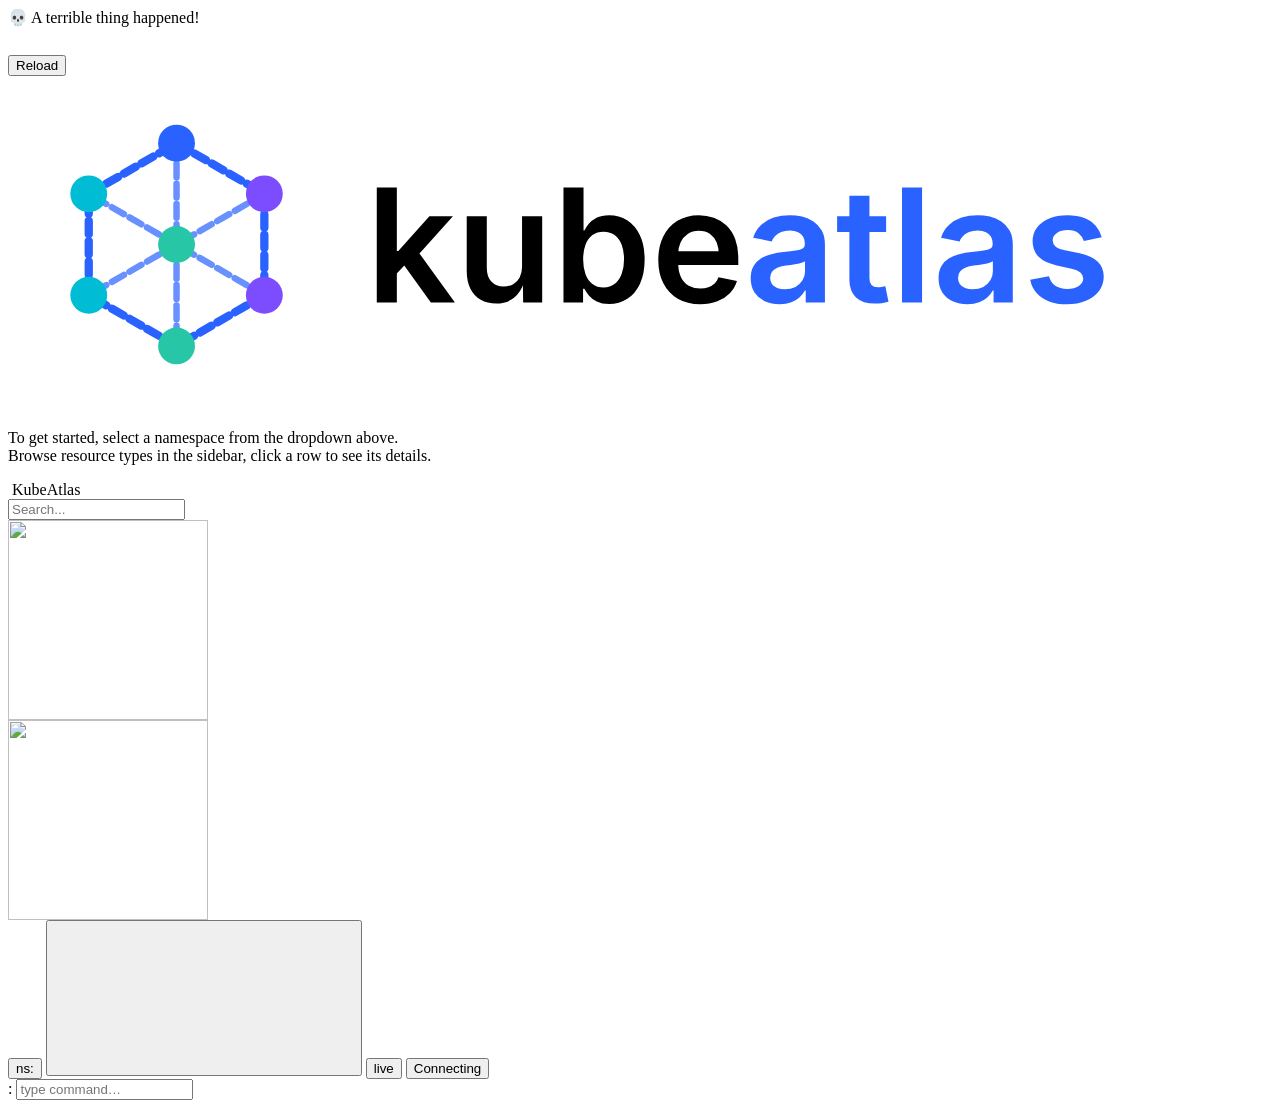
==== public/index.html @ cc1259cb "Initial public release" ====
<html lang="en" data-theme="dark">
  <head>
    <meta charset="utf-8" />
    <meta name="viewport" content="width=device-width, user-scalable=no, initial-scale=1, maximum-scale=1" />
    <title>KubeAtlas</title>

    <!-- Favicon / app icons (see docs/branding_requirements.md §1.3). SVG
         first for modern browsers (theme-aware via prefers-color-scheme
         inside the file), .ico as the legacy fallback. -->
    <link rel="icon" type="image/svg+xml" href="public/img/brand/favicon.svg" />
    <link rel="icon" type="image/x-icon" href="public/img/brand/favicon.ico" />
    <link rel="apple-touch-icon" href="public/img/brand/apple-touch-icon.png" />

    <!-- Social card (link previews) -->
    <meta property="og:type" content="website" />
    <meta property="og:title" content="KubeAtlas" />
    <meta
      property="og:description"
      content="See your whole Kubernetes cluster at a glance. Lightweight, web-based, real-time, single Go binary visualizer."
    />
    <meta property="og:image" content="public/img/brand/og-card.png" />
    <meta name="twitter:card" content="summary_large_image" />

    <!-- Theme color hints — keeps OS chrome (mobile address bar, tab strip)
         consistent with the active surface. Per-theme via media queries. -->
    <meta name="theme-color" content="#0d1117" media="(prefers-color-scheme: dark)" />
    <meta name="theme-color" content="#ffffff" media="(prefers-color-scheme: light)" />

    <!-- No-flicker theme boot. Must run BEFORE stylesheets resolve so the
         first paint already reflects the chosen theme. localStorage.kaTheme
         is the source of truth; 'auto' (or unset) follows the OS preference.
         Setting an attribute on <html> here means main.js doesn't need to. -->
    <script>
      (function () {
        try {
          var pref = localStorage.getItem('kaTheme') || 'auto'
          var theme = pref
          if (pref === 'auto' || (pref !== 'dark' && pref !== 'light')) {
            theme = matchMedia('(prefers-color-scheme: light)').matches ? 'light' : 'dark'
          }
          document.documentElement.setAttribute('data-theme', theme)
        } catch (e) {
          /* localStorage blocked — leave dark default in HTML attribute */
        }
      })()
    </script>

    <!-- Prism.js syntax highlighting -->
    <link rel="stylesheet" href="public/ext/prism/prism-tomorrow.min.css" />
    <script src="public/ext/prism/prism-core.min.js"></script>
    <script src="public/ext/prism/prism-yaml.min.js"></script>

    <!-- xterm.js (exec/shell terminal) -->
    <link rel="stylesheet" href="public/ext/xterm/xterm.min.css" />
    <script src="public/ext/xterm/xterm.min.js"></script>
    <script src="public/ext/xterm/xterm-addon-fit.min.js"></script>

    <!-- KubeAtlas app -->
    <link rel="stylesheet" href="public/css/main.css?v=78" />
    <script src="public/js/main.js?v=78" type="module"></script>
    <script src="public/js/loader.js?v=78" type="module"></script>
  </head>

  <body x-data="mainApp">
    <div class="banner is-danger" x-show="errorMessage" x-cloak>
      <p class="banner-title">💀 A terrible thing happened!</p>
      <p x-text="errorMessage"></p>
      <pre x-show="errorDetails" x-text="errorDetails"></pre>
      <button class="btn" style="margin-top: 12px" @click="window.location.reload()">Reload</button>
    </div>

    <!-- Welcome screen -->
    <div class="banner is-welcome" id="welcome" x-show="showWelcome && !errorMessage" x-cloak>
      <div class="welcome-hero">
        <!-- Inlined (not <img>) so currentColor + .wm-atlas resolve against
             the host theme; see .wordmark rules in main.css. -->
        <span class="wordmark">
          <svg xmlns="http://www.w3.org/2000/svg" viewBox="0 0 240 64" role="img" aria-label="KubeAtlas">
            <title>KubeAtlas</title>
            <style>.wm-atlas { fill: #2962FF; }</style>
            <g transform="translate(4 4.0) scale(0.875000)">
              <polygon points="32.000,10.000 51.053,21.000 51.053,43.000 32.000,54.000 12.947,43.000 12.947,21.000" fill="none" stroke="#2962FF" stroke-width="1.8" stroke-dasharray="3 1.4" stroke-linejoin="round" stroke-linecap="round"/>
              <line x1="32.000" y1="10.000" x2="32.000" y2="54.000" stroke="#2962FF" stroke-width="1.4" stroke-dasharray="3 1.4" stroke-linecap="round" opacity="0.7"/>
              <line x1="51.053" y1="21.000" x2="12.947" y2="43.000" stroke="#2962FF" stroke-width="1.4" stroke-dasharray="3 1.4" stroke-linecap="round" opacity="0.7"/>
              <line x1="51.053" y1="43.000" x2="12.947" y2="21.000" stroke="#2962FF" stroke-width="1.4" stroke-dasharray="3 1.4" stroke-linecap="round" opacity="0.7"/>
              <circle cx="32.000" cy="10.000" r="4.0" fill="#2962FF"/>
              <circle cx="51.053" cy="21.000" r="4.0" fill="#7C4DFF"/>
              <circle cx="51.053" cy="43.000" r="4.0" fill="#7C4DFF"/>
              <circle cx="32.000" cy="54.000" r="4.0" fill="#26C6A6"/>
              <circle cx="12.947" cy="43.000" r="4.0" fill="#00BCD4"/>
              <circle cx="12.947" cy="21.000" r="4.0" fill="#00BCD4"/>
              <circle cx="32" cy="32" r="4.0" fill="#26C6A6"/>
            </g>
            <g fill="currentColor" aria-hidden="true">
              <path transform="translate(68.000 43.000) scale(0.014648 -0.014648)" d="M376 352V667H417L820 1118H1125L631 567H577ZM138 0V1490H398V0ZM839 0 473 509 649 693 1151 0Z"/>
              <path transform="translate(85.080 43.000) scale(0.014648 -0.014648)" d="M521 -14Q406 -14 319.5 35.0Q233 84 185.5 178.5Q138 273 138 407V1118H398V447Q398 335 456.5 271.0Q515 207 617 207Q686 207 740.0 237.0Q794 267 824.5 325.0Q855 383 855 463V1118H1116V0H869L866 276H886Q839 130 747.0 58.0Q655 -14 521 -14Z"/>
              <path transform="translate(103.449 43.000) scale(0.014648 -0.014648)" d="M728 -20Q633 -20 569.0 12.5Q505 45 467.0 91.0Q429 137 409 177H392V0H138V1490H398V933H409Q429 973 466.0 1019.0Q503 1065 566.5 1098.5Q630 1132 729 1132Q859 1132 963.0 1066.0Q1067 1000 1128.5 871.5Q1190 743 1190 557Q1190 373 1130.0 244.0Q1070 115 965.5 47.5Q861 -20 728 -20ZM658 194Q745 194 804.0 241.5Q863 289 893.0 371.5Q923 454 923 558Q923 662 893.5 743.5Q864 825 805.0 871.5Q746 918 658 918Q572 918 513.0 873.0Q454 828 423.5 747.5Q393 667 393 558Q393 449 423.5 367.0Q454 285 513.5 239.5Q573 194 658 194Z"/>
              <path transform="translate(122.170 43.000) scale(0.014648 -0.014648)" d="M632 -23Q463 -23 341.5 48.0Q220 119 154.5 248.0Q89 377 89 552Q89 725 153.5 855.0Q218 985 336.5 1058.5Q455 1132 615 1132Q717 1132 809.5 1099.0Q902 1066 973.5 997.0Q1045 928 1085.5 821.5Q1126 715 1126 568V486H212V663H997L875 611Q875 705 846.0 776.5Q817 848 759.5 888.0Q702 928 616 928Q530 928 470.0 887.5Q410 847 378.5 779.5Q347 712 347 629V507Q347 401 383.0 328.0Q419 255 484.0 218.0Q549 181 635 181Q692 181 738.5 197.5Q785 214 819.0 246.5Q853 279 870 326L1109 277Q1082 187 1017.0 119.5Q952 52 854.5 14.5Q757 -23 632 -23Z"/>
            </g>
            <g class="wm-atlas" fill="#2962FF" aria-hidden="true">
              <path transform="translate(139.909 43.000) scale(0.014648 -0.014648)" d="M450 -23Q344 -23 259.0 15.5Q174 54 125.0 129.0Q76 204 76 314Q76 409 111.5 471.0Q147 533 207.5 570.0Q268 607 344.0 626.0Q420 645 502 653Q599 664 660.0 672.0Q721 680 749.5 698.0Q778 716 778 754V759Q778 814 756.0 852.5Q734 891 690.5 911.5Q647 932 583 932Q518 932 470.5 912.0Q423 892 393.0 860.0Q363 828 349 791L108 840Q141 939 210.0 1003.5Q279 1068 374.5 1100.0Q470 1132 582 1132Q661 1132 741.5 1113.5Q822 1095 889.0 1051.0Q956 1007 997.0 933.0Q1038 859 1038 747V0H789V154H779Q754 107 710.5 66.5Q667 26 602.5 1.5Q538 -23 450 -23ZM517 170Q598 170 656.5 202.0Q715 234 747.5 286.5Q780 339 780 401V533Q767 523 736.5 514.0Q706 505 668.5 498.0Q631 491 594.5 486.0Q558 481 533 478Q475 470 428.0 452.0Q381 434 354.5 401.5Q328 369 328 317Q328 269 352.5 236.5Q377 204 419.5 187.0Q462 170 517 170Z"/>
              <path transform="translate(157.136 43.000) scale(0.014648 -0.014648)" d="M655 1118V914H20V1118ZM179 1384H439V315Q439 254 465.0 225.5Q491 197 550 197Q568 197 597.5 201.5Q627 206 645 210L686 9Q643 -4 598.0 -9.5Q553 -15 512 -15Q351 -15 265.0 65.0Q179 145 179 293Z"/>
              <path transform="translate(167.727 43.000) scale(0.014648 -0.014648)" d="M398 1490V0H138V1490Z"/>
              <path transform="translate(175.578 43.000) scale(0.014648 -0.014648)" d="M450 -23Q344 -23 259.0 15.5Q174 54 125.0 129.0Q76 204 76 314Q76 409 111.5 471.0Q147 533 207.5 570.0Q268 607 344.0 626.0Q420 645 502 653Q599 664 660.0 672.0Q721 680 749.5 698.0Q778 716 778 754V759Q778 814 756.0 852.5Q734 891 690.5 911.5Q647 932 583 932Q518 932 470.5 912.0Q423 892 393.0 860.0Q363 828 349 791L108 840Q141 939 210.0 1003.5Q279 1068 374.5 1100.0Q470 1132 582 1132Q661 1132 741.5 1113.5Q822 1095 889.0 1051.0Q956 1007 997.0 933.0Q1038 859 1038 747V0H789V154H779Q754 107 710.5 66.5Q667 26 602.5 1.5Q538 -23 450 -23ZM517 170Q598 170 656.5 202.0Q715 234 747.5 286.5Q780 339 780 401V533Q767 523 736.5 514.0Q706 505 668.5 498.0Q631 491 594.5 486.0Q558 481 533 478Q475 470 428.0 452.0Q381 434 354.5 401.5Q328 369 328 317Q328 269 352.5 236.5Q377 204 419.5 187.0Q462 170 517 170Z"/>
              <path transform="translate(192.805 43.000) scale(0.014648 -0.014648)" d="M561 -23Q432 -23 333.0 14.0Q234 51 170.5 122.0Q107 193 88 294L331 340Q354 257 412.5 216.5Q471 176 566 176Q662 176 718.5 214.5Q775 253 775 310Q775 358 738.0 389.5Q701 421 624 438L433 479Q275 513 197.0 591.0Q119 669 119 792Q119 896 176.0 972.0Q233 1048 334.5 1090.0Q436 1132 570 1132Q697 1132 788.5 1096.0Q880 1060 936.5 995.5Q993 931 1015 844L783 798Q764 857 714.0 897.5Q664 938 573 938Q490 938 434.5 901.5Q379 865 379 808Q379 759 416.0 727.0Q453 695 538 677L728 637Q887 603 964.0 528.0Q1041 453 1041 335Q1041 229 980.0 148.5Q919 68 810.5 22.5Q702 -23 561 -23Z"/>
            </g>
          </svg>
        </span>
      </div>
      <p>
        To get started, select a namespace from the dropdown above.<br />
        Browse resource types in the sidebar, click a row to see its details.
      </p>
    </div>

    <!-- Top bar: brand + breadcrumb + search + hints (full width, like the bottom status bar) -->
    <div id="topBar" x-show="!errorMessage && !showWelcome" x-cloak>
      <div class="topbar-brand is-clickable" @click="selectKind('Pod')" title="Go to Pods">
        <img src="public/img/brand/logo.svg" class="topbar-logo" alt="" />
        <span class="topbar-title">KubeAtlas</span>
      </div>
      <nav id="breadcrumb" x-show="!searchOpen"></nav>
      <div class="topbar-search" x-show="searchOpen && !inLogsView" x-cloak>
        <input
          id="searchInput"
          class="table-search"
          type="text"
          placeholder="Search..."
          x-model.debounce="searchQuery"
          @blur="_onSearchBlur()"
        />
      </div>
      <div id="hintBar" x-show="!searchOpen"></div>
    </div>

    <!-- Main table layout: sidebar + content -->
    <div id="mainView" x-show="!errorMessage && !showWelcome" x-cloak>
      <!-- Left sidebar: resource type navigation -->
      <aside id="sidebar" :class="{ 'is-peek-open': sidebarPeekOpen }">
        <template x-for="group in visibleGroups()" :key="group.label">
          <div class="sidebar-group">
            <div class="sidebar-group-label" x-text="group.label"></div>
            <template x-for="kind in group.kinds" :key="kind">
              <a
                class="sidebar-item"
                :class="{'is-active': selectedKind === kind, 'is-empty': kindCount(kind) === 0}"
                @click="selectKind(kind)"
              >
                <svg class="sidebar-icon res-icon" aria-hidden="true"><use :href="iconForKind(kind)"></use></svg>
                <span x-text="kindLabel(kind)"></span>
                <span class="sidebar-count" x-text="kindCount(kind)"></span>
              </a>
            </template>
          </div>
        </template>
      </aside>

      <!-- Right: table area -->
      <div id="tableArea">
        <div id="loading" x-show="isLoading" x-cloak>
          <img src="public/img/loading.svg" width="200" height="200" />
        </div>
        <div data-fragment="table"></div>
      </div>

      <!-- Peek backdrop: tap/click anywhere outside the sidebar to close. -->
      <div
        class="sidebar-backdrop"
        :class="{ 'is-visible': sidebarPeekOpen }"
        @click="sidebarPeekOpen = false"
      ></div>
    </div>

    <!-- Loading (initial namespace load outside mainView) -->
    <div id="loadingOverlay" x-show="isLoading && showWelcome" x-cloak>
      <img src="public/img/loading.svg" width="200" height="200" />
    </div>

    <!-- To reduce size of the index page some parts are loaded dynamically -->
    <!-- See loader.js -->
    <div data-fragment="config-dialog"></div>
    <div data-fragment="events-dialog"></div>

    <!-- Bottom status bar: ctx, ns, connection state -->
    <div id="statusBar" x-show="!errorMessage" x-cloak>
      <template x-if="contexts && contexts.length > 1">
        <button class="status-item is-clickable" @click="_openPaletteWith('ctx ')" title="Switch context (:ctx)">
          <span class="status-label">ctx:</span>
          <span x-text="currentContext"></span>
        </button>
      </template>
      <button class="status-item is-clickable" x-show="namespace" @click="_openPaletteWith('ns ')" title="Switch namespace (:ns)">
        <span class="status-label">ns:</span>
        <span x-text="namespace === '_all_' ? 'all' : namespace"></span>
      </button>
      <span class="status-spacer"></span>
      <button
        class="status-item is-clickable"
        @click="toggleTheme()"
        :title="`Switch to ${theme === 'dark' ? 'light' : 'dark'} theme`"
      >
        <svg class="icon icon-sm" aria-hidden="true"><use :href="iconAction(theme === 'dark' ? 'moon' : 'sun')"></use></svg>
      </button>
      <button
        class="status-item status-activity is-clickable"
        :class="{ 'is-active': sseActivity.count > 0, 'is-pulse': sseActivity.pulse }"
        @click="showEventsDialog = true"
        :title="sseActivity.count > 0
          ? `Live cluster changes (last 5s): ${sseActivity.added} added · ${sseActivity.updated} updated · ${sseActivity.removed} removed — click for events`
          : 'No recent cluster changes — click for events'"
      >
        <span class="activity-dot"></span>
        <span class="status-label">live</span>
        <span x-text="sseActivity.count"></span>
      </button>
      <button
        class="status-conn"
        :class="connStateClass"
        @click="togglePaused()"
        :title="connState.charAt(0).toUpperCase() + connState.slice(1)"
      >
        <span class="status-dot"></span>
        <span x-text="connState.charAt(0).toUpperCase() + connState.slice(1)">Connecting</span>
      </button>
    </div>

    <!-- Vim-style command palette — activated by pressing : -->
    <div id="cmdPalette" x-show="cmdMode" x-cloak>
      <div id="cmdSuggestions">
        <template x-for="(s, i) in _cmdSuggestions()" :key="s.cmd">
          <div
            class="cmd-suggestion"
            :class="{'is-active': i === cmdSelectedIdx}"
            @click="_execCmd(s.cmd)"
            x-text="s.label"
          ></div>
        </template>
      </div>
      <div id="cmdInputRow">
        <span class="cmd-colon">:</span>
        <input
          id="cmdInputField"
          type="text"
          autocomplete="off"
          spellcheck="false"
          placeholder="type command…"
          x-model="cmdInput"
          @keydown.stop
          @keydown.esc.prevent="cmdMode = false"
          @keydown.enter.prevent="_handleCmdEnter()"
          @keydown.tab.prevent="_cmdTabComplete()"
          @keydown.arrow-down.prevent="_cmdMoveDown()"
          @keydown.arrow-up.prevent="_cmdMoveUp()"
          @input="cmdSelectedIdx = -1"
        />
      </div>
    </div>
  </body>
</html>
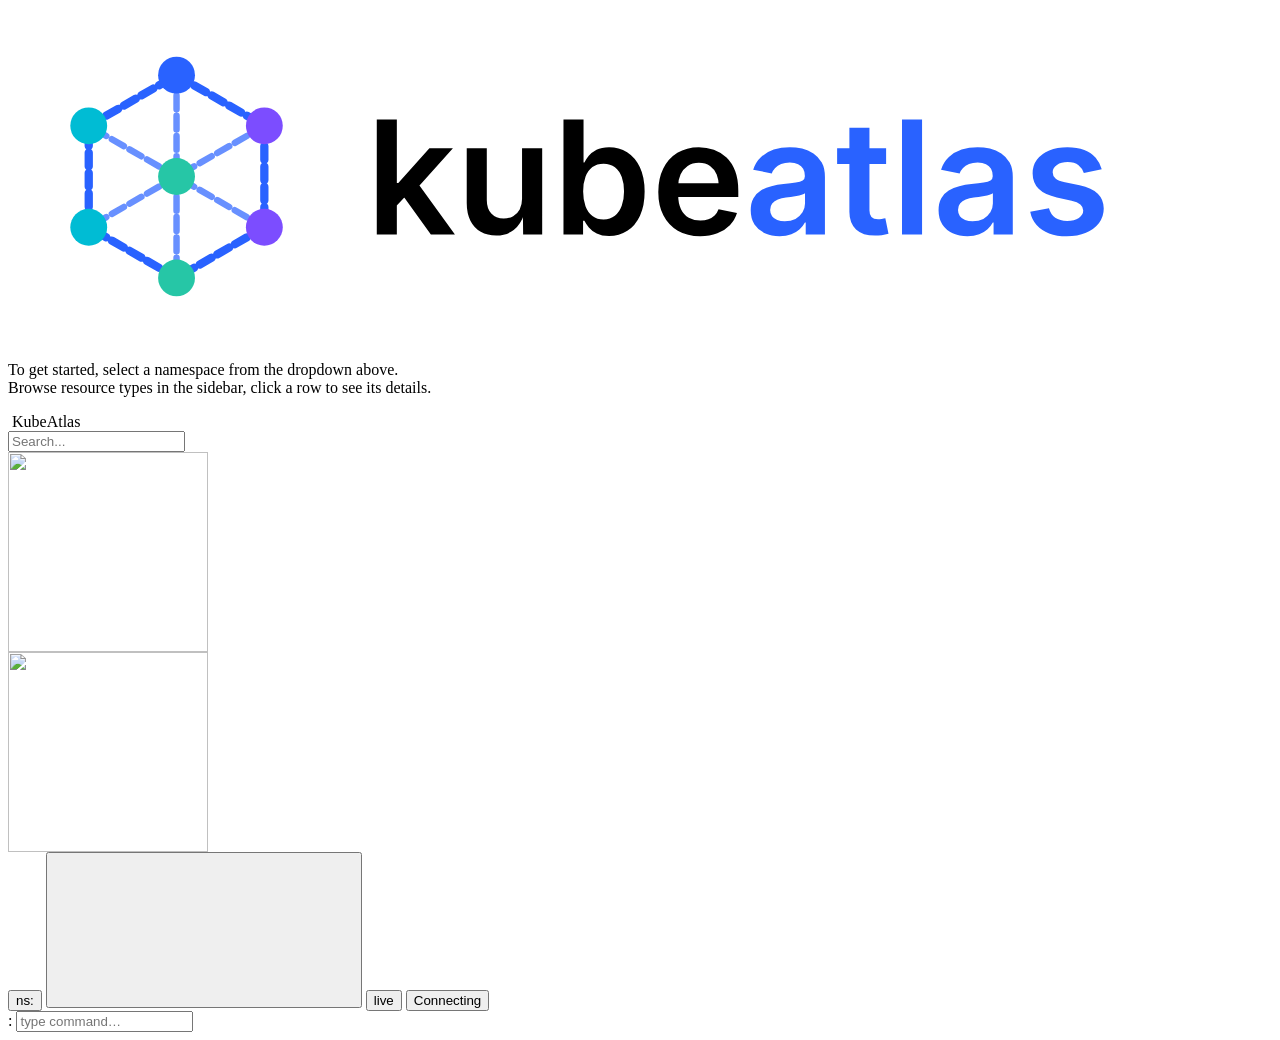
==== commit d2eaf0b9: "feat: boot in disconnected mode and reconnect without restart Previously a failed initial cluster co" ====
--- a/public/index.html
+++ b/public/index.html
@@ -56,17 +56,30 @@
     <script src="public/ext/xterm/xterm-addon-fit.min.js"></script>
 
     <!-- KubeAtlas app -->
-    <link rel="stylesheet" href="public/css/main.css?v=78" />
-    <script src="public/js/main.js?v=78" type="module"></script>
-    <script src="public/js/loader.js?v=78" type="module"></script>
+    <link rel="stylesheet" href="public/css/main.css?v=79" />
+    <script src="public/js/main.js?v=79" type="module"></script>
+    <script src="public/js/loader.js?v=79" type="module"></script>
   </head>
 
   <body x-data="mainApp">
     <div class="banner is-danger" x-show="errorMessage" x-cloak>
-      <p class="banner-title">💀 A terrible thing happened!</p>
+      <p class="banner-title" x-text="clusterDisconnected ? '🔌 Not connected to a cluster' : '💀 A terrible thing happened!'"></p>
       <p x-text="errorMessage"></p>
       <pre x-show="errorDetails" x-text="errorDetails"></pre>
-      <button class="btn" style="margin-top: 12px" @click="window.location.reload()">Reload</button>
+      <!-- Disconnected boot: offer a live retry (and a context switch when other
+           contexts exist) so the operator can recover without restarting. -->
+      <template x-if="clusterDisconnected">
+        <div style="margin-top: 12px; display: flex; gap: 8px; flex-wrap: wrap;">
+          <button class="btn" @click="reconnect()" :disabled="reconnecting"
+                  x-text="reconnecting ? 'Connecting…' : 'Retry connection'"></button>
+          <template x-if="contexts && contexts.length > 1">
+            <button class="btn" @click="_openPaletteWith('ctx ')">Switch context</button>
+          </template>
+        </div>
+      </template>
+      <template x-if="!clusterDisconnected">
+        <button class="btn" style="margin-top: 12px" @click="window.location.reload()">Reload</button>
+      </template>
     </div>
 
     <!-- Welcome screen -->
@@ -117,7 +130,7 @@
     <div id="topBar" x-show="!errorMessage && !showWelcome" x-cloak>
       <div class="topbar-brand is-clickable" @click="selectKind('Pod')" title="Go to Pods">
         <img src="public/img/brand/logo.svg" class="topbar-logo" alt="" />
-        <span class="topbar-title">KubeAtlas</span>
+        <span class="topbar-title">Kube<span class="topbar-accent">Atlas</span></span>
       </div>
       <nav id="breadcrumb" x-show="!searchOpen"></nav>
       <div class="topbar-search" x-show="searchOpen && !inLogsView" x-cloak>
